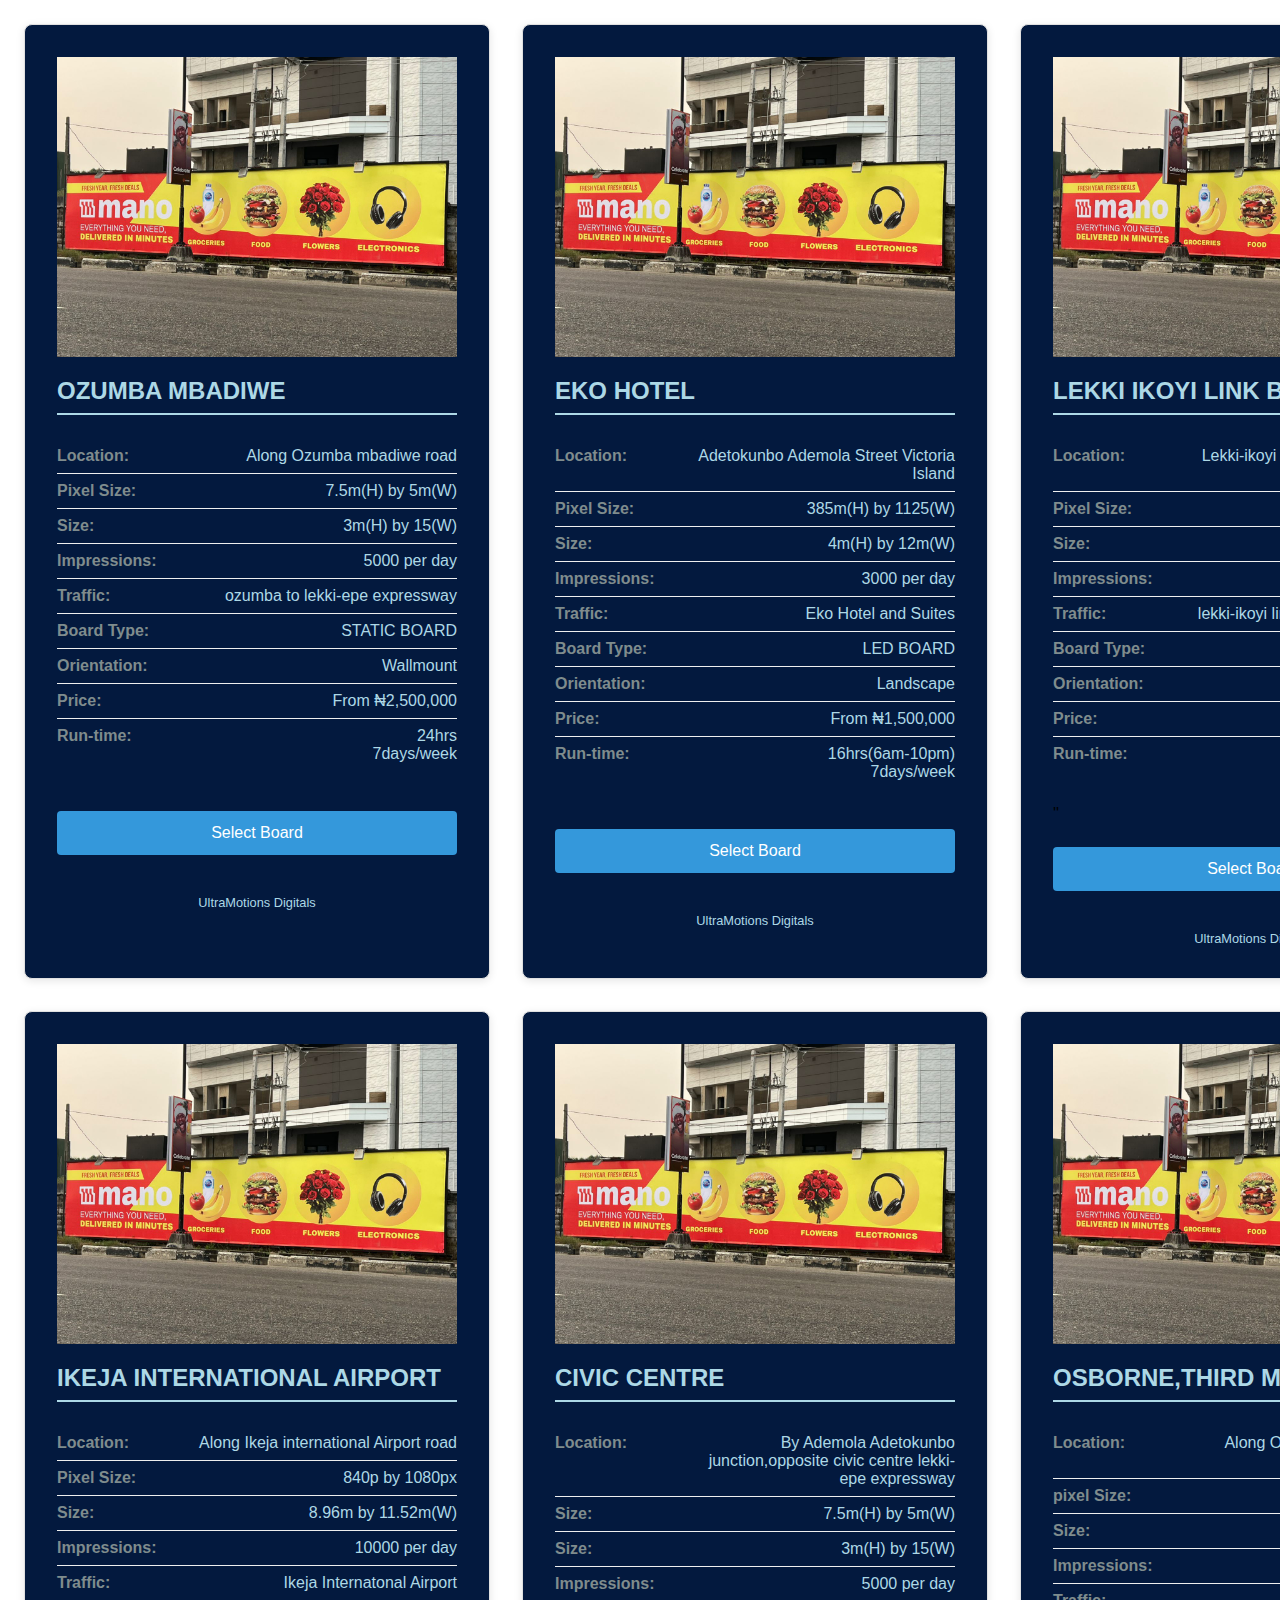
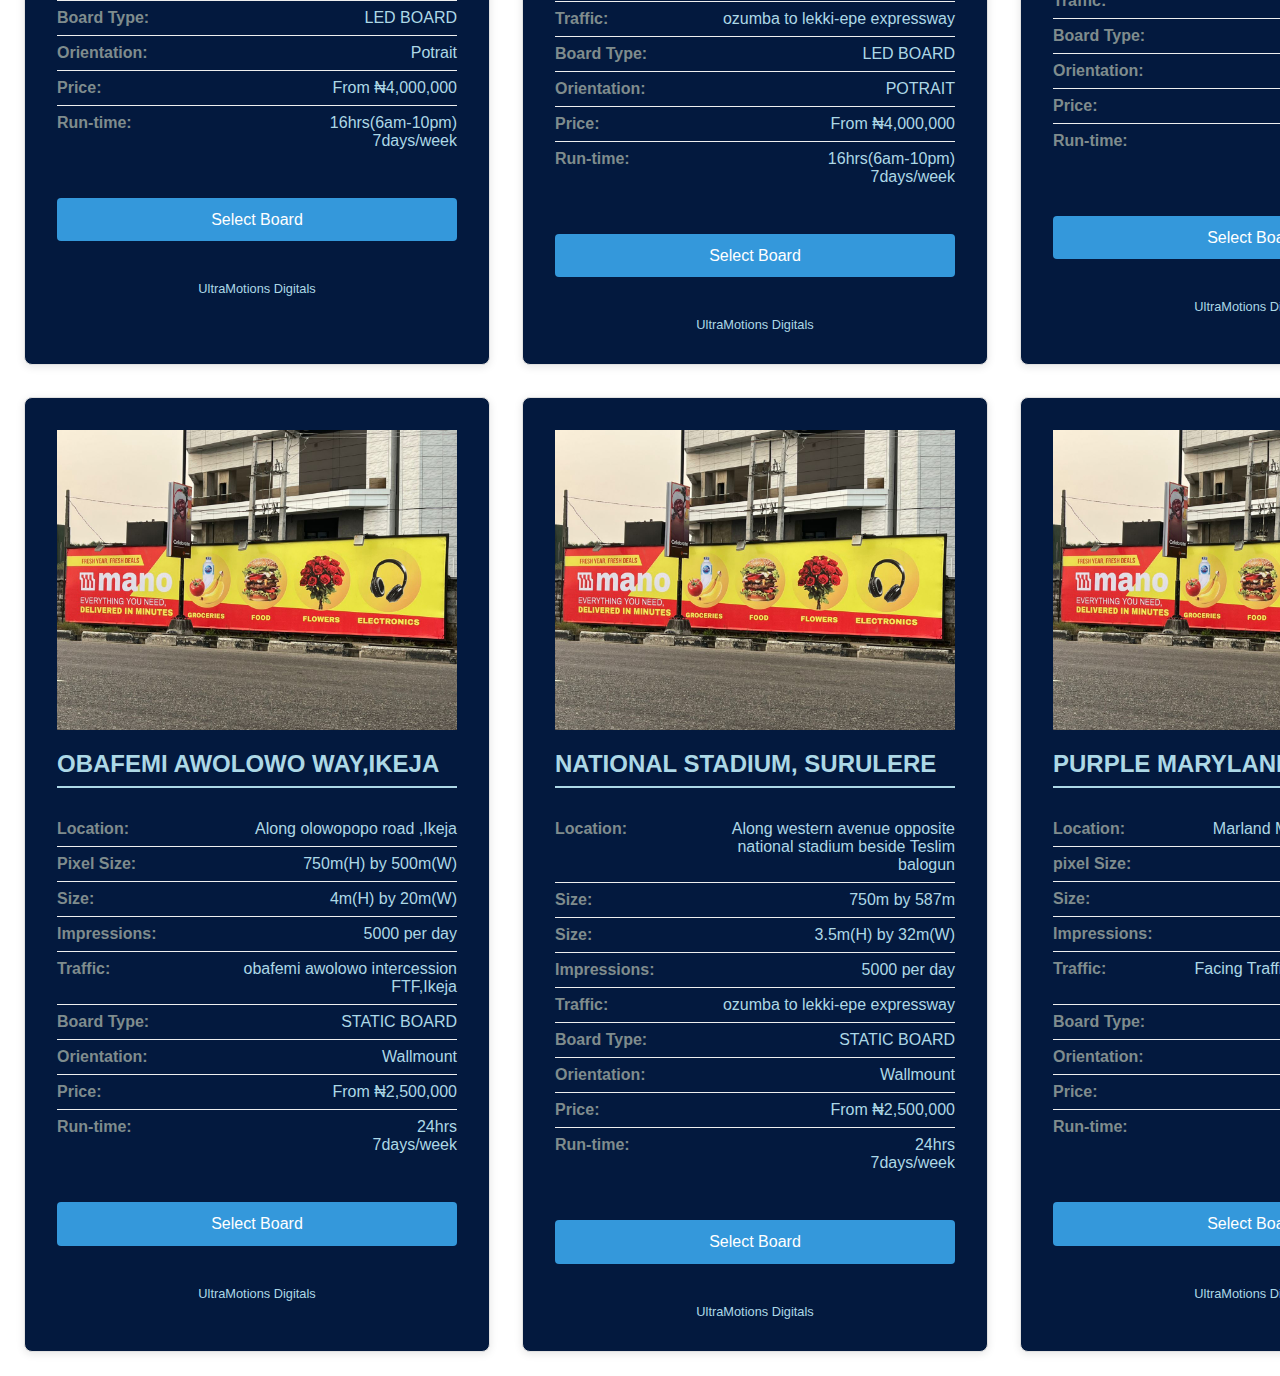
==== campaign.html @ f4c875a9 "align" ====
<!DOCTYPE html>
<html lang="en">
  <head>
    <link rel="stylesheet" href="style1.css">
  </head>
  <body>
    <section>
    <div class="billboard-card">
      <img src="./IMAGES/mano static.jpeg" alt="">
      <h1 class="billboard-title">OZUMBA MBADIWE</h1>
      
      <dl class="billboard-details">
          <div class="detail-row">
              <dt>Location:</dt>
              <dd>Along Ozumba mbadiwe road</dd>
          </div>
          <div class="detail-row">
              <dt> Pixel Size:</dt>
              <dd>7.5m(H) by 5m(W)</dd>
          </div>
          <div class="detail-row">
              <dt>Size:</dt>
              <dd>3m(H) by 15(W)</dd>
          </div>
          <div class="detail-row">
              <dt>Impressions:</dt>
              <dd>5000 per day</dd>
          </div>
          <div class="detail-row">
              <dt>Traffic:</dt>
              <dd>ozumba to lekki-epe expressway</dd>
          </div>
          <div class="detail-row">
              <dt>Board Type:</dt>
              <dd>STATIC BOARD</dd>
          </div>
          <div class="detail-row">
              <dt>Orientation:</dt>
              <dd>Wallmount</dd>
          </div>
          <div class="detail-row">
              <dt>Price:</dt>
              <dd>From  ₦2,500,000 </dd>
          </div>
          <div class="detail-row">
              <dt>Run-time:</dt>
              <dd>24hrs<br>7days/week</dd>
          </div>
      </dl>
  
      <button class="select-button">Select Board</button>
      
      <div class="card-footer">
          UltraMotions Digitals
      </div>
  </div>
  
  <div class="billboard-card">
    <img src="./IMAGES/mano static.jpeg" alt="">
    <h1 class="billboard-title">EKO HOTEL</h1>
    
    <dl class="billboard-details">
        <div class="detail-row">
            <dt>Location:</dt>
            <dd>Adetokunbo Ademola Street Victoria Island</dd>
        </div>
        <div class="detail-row">
            <dt>Pixel Size:</dt>
            <dd>385m(H) by 1125(W)</dd>
        </div>
        <div class="detail-row">
            <dt>Size:</dt>
            <dd>4m(H) by 12m(W)</dd>
        </div>
        <div class="detail-row">
            <dt>Impressions:</dt>
            <dd>3000 per day</dd>
        </div>
        <div class="detail-row">
            <dt>Traffic:</dt>
            <dd>Eko Hotel and Suites</dd>
        </div>
        <div class="detail-row">
            <dt>Board Type:</dt>
            <dd>LED BOARD</dd>
        </div>
        <div class="detail-row">
            <dt>Orientation:</dt>
            <dd>Landscape</dd>
        </div>
        <div class="detail-row">
            <dt>Price:</dt>
            <dd>From  ₦1,500,000 </dd>
        </div>
        <div class="detail-row">
            <dt>Run-time:</dt>
            <dd>16hrs(6am-10pm)<br>7days/week</dd>
        </div>
    </dl>

    <button class="select-button">Select Board</button>
    
    <div class="card-footer">
        UltraMotions Digitals
    </div>
</div>

<div class="billboard-card">
  <img src="./IMAGES/mano static.jpeg" alt="">
  <h1 class="billboard-title">LEKKI IKOYI LINK BRIDGE</h1>
  
  <dl class="billboard-details">
      <div class="detail-row">
          <dt>Location:</dt>
          <dd>Lekki-ikoyi Link Bridge off Admiralty Way, Lekki</dd>
      </div>
      <div class="detail-row">
          <dt>Pixel Size:</dt>
          <dd>512(H) by 2469(W)</dd>
      </div>
      <div class="detail-row">
          <dt>Size:</dt>
          <dd>4m(H) by 20m(W)</dd>
      </div>
      <div class="detail-row">
          <dt>Impressions:</dt>
          <dd>3000 per day</dd>
      </div>
      <div class="detail-row">
          <dt>Traffic:</dt>
          <dd>lekki-ikoyi link Bridge FTF ikoyi/lekki</dd>
      </div>
      <div class="detail-row">
          <dt>Board Type:</dt>
          <dd>LED BOARD</dd>
      </div>
      <div class="detail-row">
          <dt>Orientation:</dt>
          <dd>Landscape</dd>
      </div>
      <div class="detail-row">
          <dt>Price:</dt>
          <dd>From  ₦2,500,000 </dd>
      </div>
      <div class="detail-row">
          <dt>Run-time:</dt>
          <dd>16hrs(6am-10pm)<br>7days/week</dd>
      </div>
  </dl>

  ''


  <button class="select-button">Select Board</button>
  
  <div class="card-footer">
      UltraMotions Digitals
  </div>
</div>

<div class="billboard-card">
  <img src="./IMAGES/mano static.jpeg" alt="">
  <h1 class="billboard-title">IKEJA INTERNATIONAL AIRPORT</h1>
  
  <dl class="billboard-details">
      <div class="detail-row">
          <dt>Location:</dt>
          <dd>Along Ikeja international Airport road</dd>
      </div>
      <div class="detail-row">
          <dt>Pixel Size:</dt>
          <dd>840p by 1080px</dd>
      </div>
      <div class="detail-row">
          <dt>Size:</dt>
          <dd>8.96m by 11.52m(W)</dd>
      </div>
      <div class="detail-row">
          <dt>Impressions:</dt>
          <dd>10000 per day</dd>
      </div>
      <div class="detail-row">
          <dt>Traffic:</dt>
          <dd>Ikeja Internatonal Airport</dd>
      </div>
      <div class="detail-row">
          <dt>Board Type:</dt>
          <dd>LED BOARD</dd>
      </div>
      <div class="detail-row">
          <dt>Orientation:</dt>
          <dd>Potrait</dd>
      </div>
      <div class="detail-row">
          <dt>Price:</dt>
          <dd>From  ₦4,000,000 </dd>
      </div>
      <div class="detail-row">
          <dt>Run-time:</dt>
          <dd>16hrs(6am-10pm)<br>7days/week</dd>
      </div>
  </dl>

  <button class="select-button">Select Board</button>
  
  <div class="card-footer">
      UltraMotions Digitals
  </div>
 </div>

 <div class="billboard-card">
  <img src="./IMAGES/mano static.jpeg" alt="">
  <h1 class="billboard-title">CIVIC CENTRE</h1>
  
  <dl class="billboard-details">
      <div class="detail-row">
          <dt>Location:</dt>
          <dd>By Ademola Adetokunbo junction,opposite civic centre lekki-epe expressway</dd>
      </div>
      <div class="detail-row">
          <dt>Size:</dt>
          <dd>7.5m(H) by 5m(W)</dd>
      </div>
      <div class="detail-row">
          <dt>Size:</dt>
          <dd>3m(H) by 15(W)</dd>
      </div>
      <div class="detail-row">
          <dt>Impressions:</dt>
          <dd>5000 per day</dd>
      </div>
      <div class="detail-row">
          <dt>Traffic:</dt>
          <dd>ozumba to lekki-epe expressway</dd>
      </div>
      <div class="detail-row">
          <dt>Board Type:</dt>
          <dd>LED BOARD</dd>
      </div>
      <div class="detail-row">
          <dt>Orientation:</dt>
          <dd>POTRAIT</dd>
      </div>
      <div class="detail-row">
          <dt>Price:</dt>
          <dd>From  ₦4,000,000 </dd>
      </div>
      <div class="detail-row">
          <dt>Run-time:</dt>
          <dd>16hrs(6am-10pm)<br>7days/week</dd>
      </div>
  </dl>

  <button class="select-button">Select Board</button>
  
  <div class="card-footer">
      UltraMotions Digitals
  </div>
 </div>

 <div class="billboard-card">
  <img src="./IMAGES/mano static.jpeg" alt="">
  <h1 class="billboard-title">OSBORNE,THIRD MAINLAND</h1>
  
  <dl class="billboard-details">
      <div class="detail-row">
          <dt>Location:</dt>
          <dd>Along Osborne,by thirdmainland bridge.</dd>
      </div>
      <div class="detail-row">
          <dt>pixel Size:</dt>
          <dd>750p by 1095px</dd>
      </div>
      <div class="detail-row">
          <dt>Size:</dt>
          <dd>3m(H) by 15(W)</dd>
      </div>
      <div class="detail-row">
          <dt>Impressions:</dt>
          <dd>5000 per day</dd>
      </div>
      <div class="detail-row">
          <dt>Traffic:</dt>
          <dd>Thirdmainland-Osborne </dd>
      </div>
      <div class="detail-row">
          <dt>Board Type:</dt>
          <dd>STATIC BOARD</dd>
      </div>
      <div class="detail-row">
          <dt>Orientation:</dt>
          <dd>Landscape</dd>
      </div>
      <div class="detail-row">
          <dt>Price:</dt>
          <dd>From  ₦2,000,000 </dd>
      </div>
      <div class="detail-row">
          <dt>Run-time:</dt>
          <dd>24hrs<br>7days/week</dd>
      </div>
  </dl>

  <button class="select-button">Select Board</button>
  
  <div class="card-footer">
      UltraMotions Digitals
  </div>
 </div>


 <div class="billboard-card">
  <img src="./IMAGES/mano static.jpeg" alt="">
  <h1 class="billboard-title">OBAFEMI AWOLOWO WAY,IKEJA</h1>
  
  <dl class="billboard-details">
      <div class="detail-row">
          <dt>Location:</dt>
          <dd>Along olowopopo road ,Ikeja</dd>
      </div>
      <div class="detail-row">
          <dt>Pixel Size:</dt>
          <dd>750m(H) by 500m(W)</dd>
      </div>
      <div class="detail-row">
          <dt>Size:</dt>
          <dd>4m(H) by 20m(W)</dd>
      </div>
      <div class="detail-row">
          <dt>Impressions:</dt>
          <dd>5000 per day</dd>
      </div>
      <div class="detail-row">
          <dt>Traffic:</dt>
          <dd>obafemi awolowo intercession FTF,Ikeja</dd>
      </div>
      <div class="detail-row">
          <dt>Board Type:</dt>
          <dd>STATIC BOARD</dd>
      </div>
      <div class="detail-row">
          <dt>Orientation:</dt>
          <dd>Wallmount</dd>
      </div>
      <div class="detail-row">
          <dt>Price:</dt>
          <dd>From  ₦2,500,000 </dd>
      </div>
      <div class="detail-row">
          <dt>Run-time:</dt>
          <dd>24hrs<br>7days/week</dd>
      </div>
  </dl>

  <button class="select-button">Select Board</button>
  
  <div class="card-footer">
      UltraMotions Digitals
  </div>
 </div>

 <div class="billboard-card">
  <img src="./IMAGES/mano static.jpeg" alt="">
  <h1 class="billboard-title">NATIONAL STADIUM, SURULERE</h1>
  
  <dl class="billboard-details">
      <div class="detail-row">
          <dt>Location:</dt>
          <dd>Along western avenue opposite national stadium beside Teslim balogun </dd>
      </div>
      <div class="detail-row">
          <dt>Size:</dt>
          <dd>750m by 587m</dd>
      </div>
      <div class="detail-row">
          <dt>Size:</dt>
          <dd>3.5m(H) by 32m(W)</dd>
      </div>
      <div class="detail-row">
          <dt>Impressions:</dt>
          <dd>5000 per day</dd>
      </div>
      <div class="detail-row">
          <dt>Traffic:</dt>
          <dd>ozumba to lekki-epe expressway</dd>
      </div>
      <div class="detail-row">
          <dt>Board Type:</dt>
          <dd>STATIC BOARD</dd>
      </div>
      <div class="detail-row">
          <dt>Orientation:</dt>
          <dd>Wallmount</dd>
      </div>
      <div class="detail-row">
          <dt>Price:</dt>
          <dd>From  ₦2,500,000 </dd>
      </div>
      <div class="detail-row">
          <dt>Run-time:</dt>
          <dd>24hrs<br>7days/week</dd>
      </div>
  </dl>

  <button class="select-button">Select Board</button>
  
  <div class="card-footer">
      UltraMotions Digitals
  </div>
 </div>

 <div class="billboard-card">
  <img src="./IMAGES/mano static.jpeg" alt="">
  <h1 class="billboard-title">PURPLE MARYLAND</h1>
  
  <dl class="billboard-details">
      <div class="detail-row">
          <dt>Location:</dt>
          <dd>Marland Mall,Ikorodu Road,Lagos</dd>
      </div>
      <div class="detail-row">
          <dt>pixel Size:</dt>
          <dd>3008(W) by 432(H)</dd>
      </div>
      <div class="detail-row">
          <dt>Size:</dt>
          <dd>60m(W) by 9m(H)</dd>
      </div>
      <div class="detail-row">
          <dt>Impressions:</dt>
          <dd>5000 per day</dd>
      </div>
      <div class="detail-row">
          <dt>Traffic:</dt>
          <dd>Facing Traffic to/from Maryland Mall, ikorodu expressway</dd>
      </div>
      <div class="detail-row">
          <dt>Board Type:</dt>
          <dd>LED BOARD</dd>
      </div>
      <div class="detail-row">
          <dt>Orientation:</dt>
          <dd>Landscape</dd>
      </div>
      <div class="detail-row">
          <dt>Price:</dt>
          <dd>From  ₦6,000,000 </dd>
      </div>
      <div class="detail-row">
          <dt>Run-time:</dt>
          <dd>16hrs(6am-10pm)<br>7days/week</dd>
      </div>
  </dl>

  <button class="select-button">Select Board</button>
  
  <div class="card-footer">
      UltraMotions Digitals
  </div>
 </div>

</section>
  </body>
</html>
---- style1.css ----
section{
  display: grid;
  grid-template-columns: 1fr 1fr 3fr;
}

.billboard-card {
  border: 1px solid #e0e0e0;
  border-radius: 8px;
  padding: 2rem;
  max-width: 400px;
  margin: 1rem;
  background-color: rgb(3, 25, 62);
  box-shadow: 0 2px 8px rgba(0,0,0,0.1);
  font-family: 'Arial', sans-serif;
}
.billboard-card img{
  height: 300px;
  width: 400px;
}

.billboard-title {
  color: lightblue;
  font-size: 1.5rem;
  margin-bottom: 1.5rem;
  border-bottom: 2px solid lightblue;
  padding-bottom: 0.5rem;
}

.billboard-details {
  margin: 1rem 0;
}

.detail-row {
  display: flex;
  justify-content: space-between;
  padding: 0.5rem 0;
  border-bottom: 1px solid #eee;
}

.detail-row:last-child {
  border-bottom: none;
}

dt {
  font-weight: 600;
  color: #7f8c8d;
  flex: 1;
}

dd {
  color: lightblue;
  flex: 2;
  text-align: right;
  margin: 0;
}

.select-button {
  background-color: #3498db;
  color: white;
  border: none;
  padding: 0.8rem 2rem;
  border-radius: 4px;
  cursor: pointer;
  width: 100%;
  margin: 1.5rem 0;
  font-size: 1rem;
  transition: background-color 0.3s;
}

.select-button:hover {
  background-color: #2980b9;
}

.card-footer {
  text-align: center;
  color: lightblue;
  font-size: 0.8rem;
  margin-top: 1rem;
}

@media (max-width: 480px) {
  .billboard-card {
      padding: 1.5rem;
  }
  
  .billboard-title {
      font-size: 1.3rem;
  }
  
  dd, dt {
      font-size: 0.9rem;}

}

/* MOBILE */
@media only screen and (max-width: 600px) {

  section {
    display: block;
      display: grid;
      grid-template-columns: 1fr;

    }
    
}

}
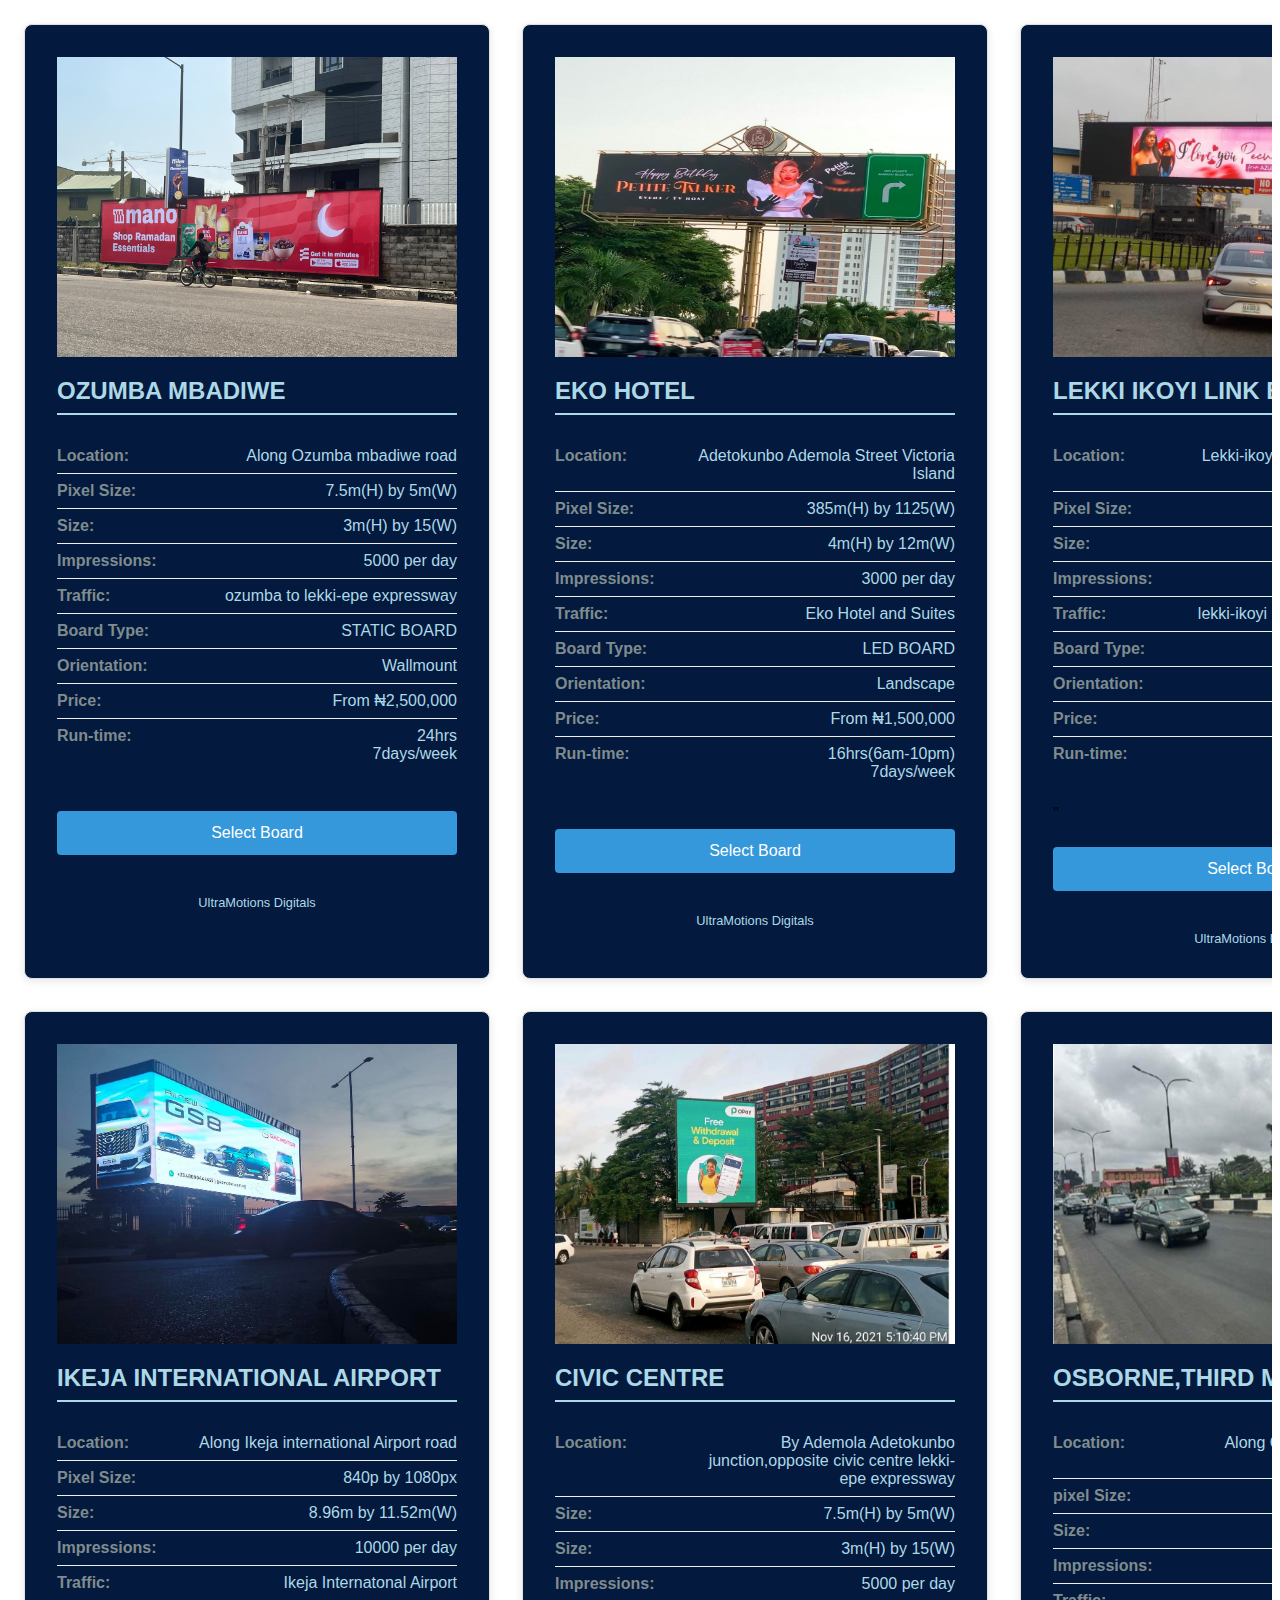
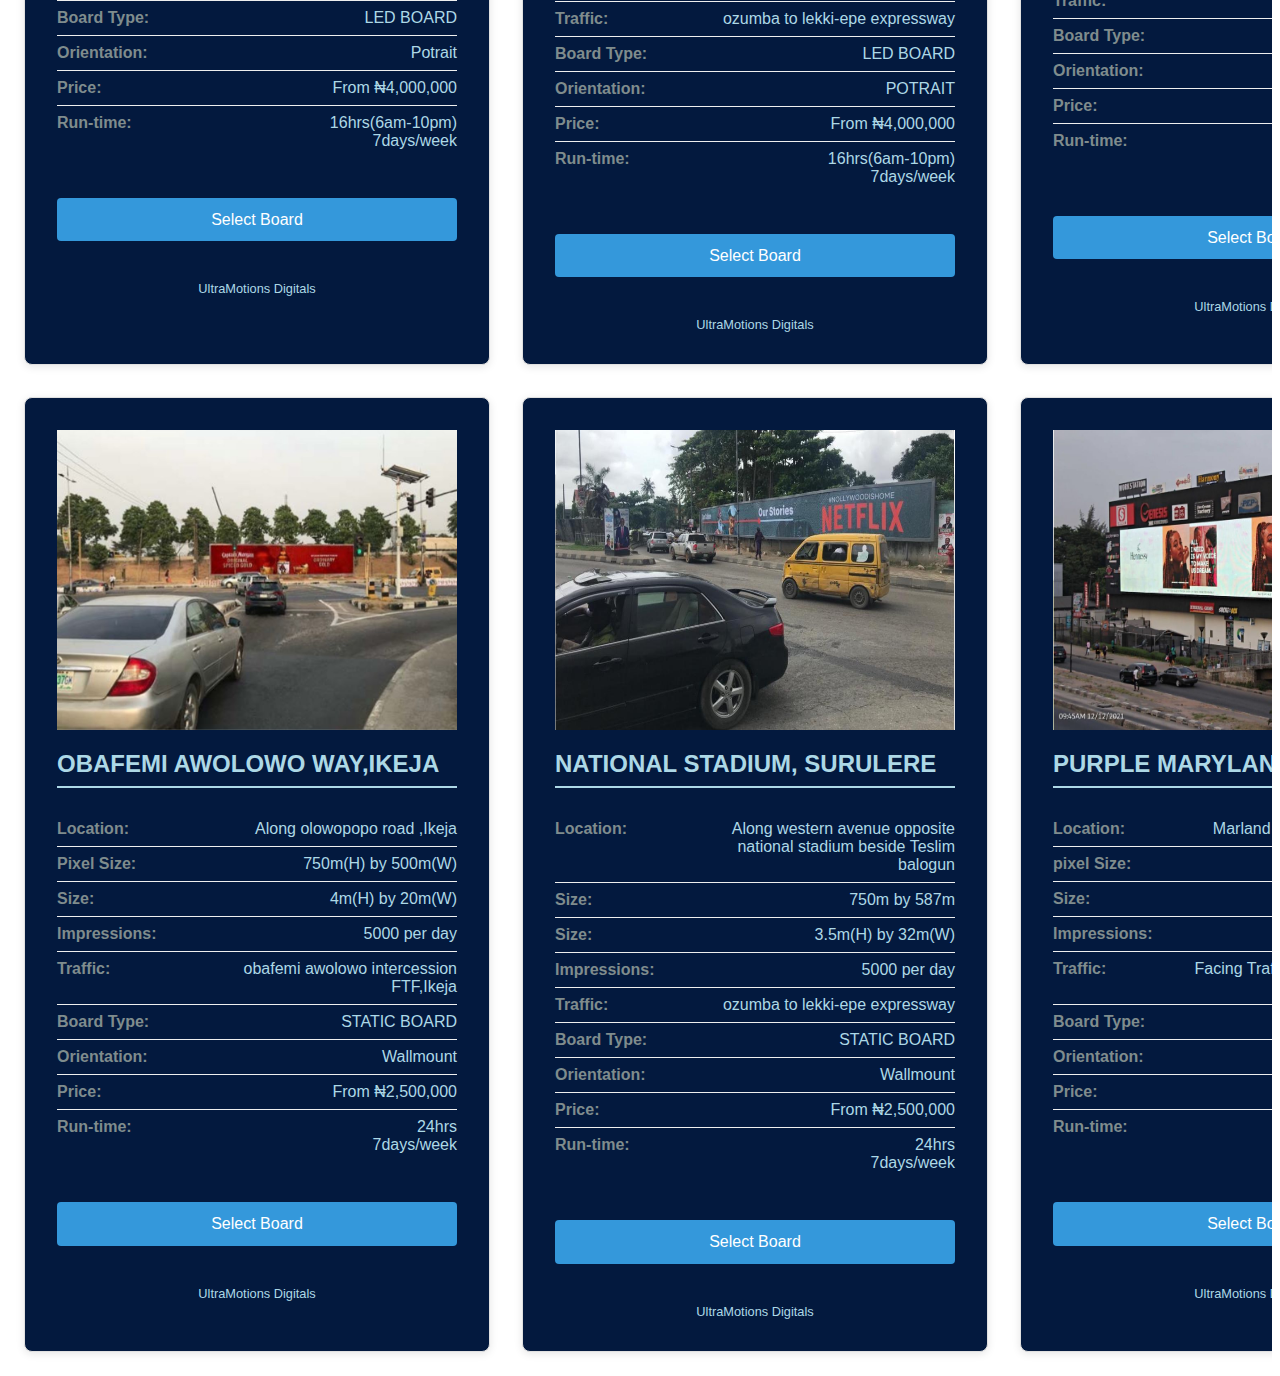
==== commit 1469fab0: "pic" ====
--- a/campaign.html
+++ b/campaign.html
@@ -6,7 +6,7 @@
   <body>
     <section>
     <div class="billboard-card">
-      <img src="./IMAGES/mano static.jpeg" alt="">
+      <img src="./IMAGES/ozumba.jpeg" alt="">
       <h1 class="billboard-title">OZUMBA MBADIWE</h1>
       
       <dl class="billboard-details">
@@ -56,7 +56,7 @@
   </div>
   
   <div class="billboard-card">
-    <img src="./IMAGES/mano static.jpeg" alt="">
+    <img src="./IMAGES/eko hotel.jpeg" alt="">
     <h1 class="billboard-title">EKO HOTEL</h1>
     
     <dl class="billboard-details">
@@ -106,7 +106,7 @@
 </div>
 
 <div class="billboard-card">
-  <img src="./IMAGES/mano static.jpeg" alt="">
+  <img src="./IMAGES/lekki ikoyi.jpeg" alt="">
   <h1 class="billboard-title">LEKKI IKOYI LINK BRIDGE</h1>
   
   <dl class="billboard-details">
@@ -159,7 +159,7 @@
 </div>
 
 <div class="billboard-card">
-  <img src="./IMAGES/mano static.jpeg" alt="">
+  <img src="./IMAGES/GAC MMA.jpg" alt="">
   <h1 class="billboard-title">IKEJA INTERNATIONAL AIRPORT</h1>
   
   <dl class="billboard-details">
@@ -209,7 +209,7 @@
  </div>
 
  <div class="billboard-card">
-  <img src="./IMAGES/mano static.jpeg" alt="">
+  <img src="./IMAGES/cicentre.jpeg" alt="">
   <h1 class="billboard-title">CIVIC CENTRE</h1>
   
   <dl class="billboard-details">
@@ -259,7 +259,7 @@
  </div>
 
  <div class="billboard-card">
-  <img src="./IMAGES/mano static.jpeg" alt="">
+  <img src="./IMAGES/osborne.jpeg" alt="">
   <h1 class="billboard-title">OSBORNE,THIRD MAINLAND</h1>
   
   <dl class="billboard-details">
@@ -310,7 +310,7 @@
 
 
  <div class="billboard-card">
-  <img src="./IMAGES/mano static.jpeg" alt="">
+  <img src="./IMAGES/ikeja.jpeg" alt="">
   <h1 class="billboard-title">OBAFEMI AWOLOWO WAY,IKEJA</h1>
   
   <dl class="billboard-details">
@@ -360,7 +360,7 @@
  </div>
 
  <div class="billboard-card">
-  <img src="./IMAGES/mano static.jpeg" alt="">
+  <img src="./IMAGES/national stad.jpeg" alt="">
   <h1 class="billboard-title">NATIONAL STADIUM, SURULERE</h1>
   
   <dl class="billboard-details">
@@ -410,7 +410,7 @@
  </div>
 
  <div class="billboard-card">
-  <img src="./IMAGES/mano static.jpeg" alt="">
+  <img src="./IMAGES/purple.jpeg" alt="">
   <h1 class="billboard-title">PURPLE MARYLAND</h1>
   
   <dl class="billboard-details">
--- a/style1.css
+++ b/style1.css
@@ -1,4 +1,5 @@
 section{
+  overflow: hidden;
   display: grid;
   grid-template-columns: 1fr 1fr 3fr;
 }
@@ -78,30 +79,15 @@
   margin-top: 1rem;
 }
 
-@media (max-width: 480px) {
-  .billboard-card {
-      padding: 1.5rem;
-  }
-  
-  .billboard-title {
-      font-size: 1.3rem;
-  }
-  
-  dd, dt {
-      font-size: 0.9rem;}
-
-}
-
 /* MOBILE */
 @media only screen and (max-width: 600px) {
-
   section {
     display: block;
       display: grid;
       grid-template-columns: 1fr;
-
+      width: 100%;
+      margin-bottom: 10px;
     }
     
-}
 
 }